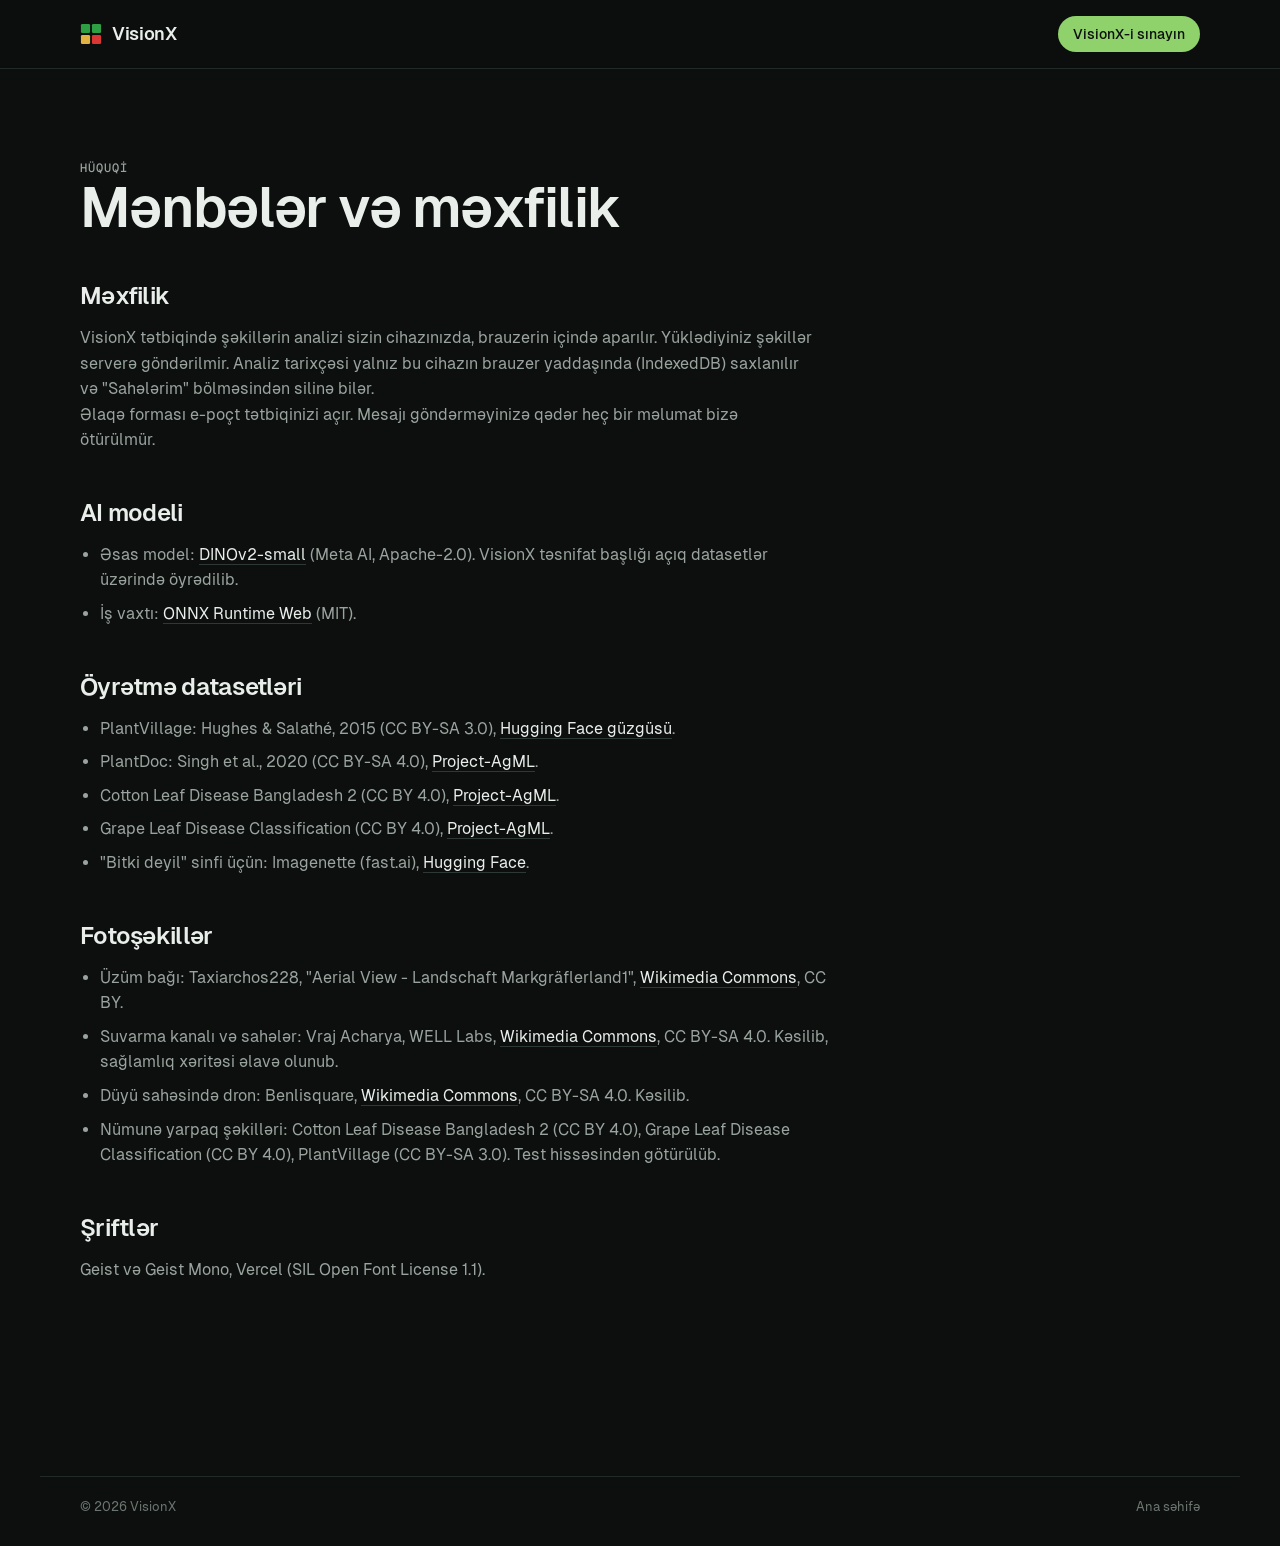
==== web/credits.html @ 55c13888 "VisionX: landing site, field/leaf analysis platform and trained leaf model - Landing page (AZ), resp" ====
<!doctype html>
<html lang="az">
<head>
<meta charset="utf-8">
<meta name="viewport" content="width=device-width, initial-scale=1">
<title>Mənbələr və məxfilik — VisionX</title>
<meta name="theme-color" content="#0c0f0e">
<link rel="icon" href="assets/img/favicon.svg" type="image/svg+xml">
<link rel="stylesheet" href="assets/css/base.css">
<link rel="stylesheet" href="assets/css/site.css">
</head>
<body>
<header class="nav is-scrolled">
  <div class="wrap nav__inner">
    <a class="logo" href="./"><svg viewBox="0 0 24 24" aria-hidden="true"><rect x="1" y="1" width="10" height="10" rx="1.5" fill="#2ea043"/><rect x="13" y="1" width="10" height="10" rx="1.5" fill="#2ea043"/><rect x="1" y="13" width="10" height="10" rx="1.5" fill="#e3b341"/><rect x="13" y="13" width="10" height="10" rx="1.5" fill="#da3633"/></svg><span>VisionX</span></a>
    <a class="btn btn--primary btn--sm" href="app/">VisionX-i sınayın</a>
  </div>
</header>
<main class="doc">
  <div class="wrap">
    <p class="eyebrow">Hüquqi</p>
    <h1>Mənbələr və məxfilik</h1>

    <h2 id="mexfilik">Məxfilik</h2>
    <p>VisionX tətbiqində şəkillərin analizi sizin cihazınızda, brauzerin içində aparılır. Yüklədiyiniz şəkillər serverə göndərilmir. Analiz tarixçəsi yalnız bu cihazın brauzer yaddaşında (IndexedDB) saxlanılır və "Sahələrim" bölməsindən silinə bilər.</p>
    <p>Əlaqə forması e-poçt tətbiqinizi açır. Mesajı göndərməyinizə qədər heç bir məlumat bizə ötürülmür.</p>

    <h2>AI modeli</h2>
    <ul>
      <li>Əsas model: <a href="https://huggingface.co/facebook/dinov2-small">DINOv2-small</a> (Meta AI, Apache-2.0). VisionX təsnifat başlığı açıq datasetlər üzərində öyrədilib.</li>
      <li>İş vaxtı: <a href="https://onnxruntime.ai">ONNX Runtime Web</a> (MIT).</li>
    </ul>

    <h2>Öyrətmə datasetləri</h2>
    <ul>
      <li>PlantVillage: Hughes &amp; Salathé, 2015 (CC BY-SA 3.0), <a href="https://huggingface.co/datasets/BrandonFors/Plant-Diseases-PlantVillage-Dataset">Hugging Face güzgüsü</a>.</li>
      <li>PlantDoc: Singh et al., 2020 (CC BY-SA 4.0), <a href="https://huggingface.co/datasets/Project-AgML/plant_doc_classification">Project-AgML</a>.</li>
      <li>Cotton Leaf Disease Bangladesh 2 (CC BY 4.0), <a href="https://huggingface.co/datasets/Project-AgML/cotton_leaf_disease_classification_bangladesh_2">Project-AgML</a>.</li>
      <li>Grape Leaf Disease Classification (CC BY 4.0), <a href="https://huggingface.co/datasets/Project-AgML/grape_leaf_disease_classification">Project-AgML</a>.</li>
      <li>"Bitki deyil" sinfi üçün: Imagenette (fast.ai), <a href="https://huggingface.co/datasets/johnowhitaker/imagenette2-320">Hugging Face</a>.</li>
    </ul>

    <h2>Fotoşəkillər</h2>
    <ul>
      <li>Üzüm bağı: Taxiarchos228, "Aerial View - Landschaft Markgräflerland1", <a href="https://commons.wikimedia.org/wiki/File:Aerial_View_-_Landschaft_Markgr%C3%A4flerland1.jpg">Wikimedia Commons</a>, CC BY.</li>
      <li>Suvarma kanalı və sahələr: Vraj Acharya, WELL Labs, <a href="https://commons.wikimedia.org/wiki/File:Narayanpur_Right_Bank_Canal_distributary_10_aerial_irrigation_network_Karnataka_India.jpg">Wikimedia Commons</a>, CC BY-SA 4.0. Kəsilib, sağlamlıq xəritəsi əlavə olunub.</li>
      <li>Düyü sahəsində dron: Benlisquare, <a href="https://commons.wikimedia.org/wiki/File:Agricultural_drone_in_use_on_rice_field_near_Nisoshi,_Aomori.jpg">Wikimedia Commons</a>, CC BY-SA 4.0. Kəsilib.</li>
      <li>Nümunə yarpaq şəkilləri: Cotton Leaf Disease Bangladesh 2 (CC BY 4.0), Grape Leaf Disease Classification (CC BY 4.0), PlantVillage (CC BY-SA 3.0). Test hissəsindən götürülüb.</li>
    </ul>

    <h2>Şriftlər</h2>
    <p>Geist və Geist Mono, Vercel (SIL Open Font License 1.1).</p>
  </div>
</main>
<footer class="footer"><div class="wrap footer__base"><span>© 2026 VisionX</span><a href="./">Ana səhifə</a></div></footer>
</body>
</html>
---- web/assets/css/base.css ----
/* VisionX — base design system. No gradients, flat surfaces, 1px lines. */
@font-face{font-family:"Geist";font-style:normal;font-weight:400;font-display:swap;src:url(../fonts/geist-sans-latin-400-normal.woff2) format("woff2")}
@font-face{font-family:"Geist";font-style:normal;font-weight:500;font-display:swap;src:url(../fonts/geist-sans-latin-500-normal.woff2) format("woff2")}
@font-face{font-family:"Geist";font-style:normal;font-weight:600;font-display:swap;src:url(../fonts/geist-sans-latin-600-normal.woff2) format("woff2")}
@font-face{font-family:"Geist Mono";font-style:normal;font-weight:400;font-display:swap;src:url(../fonts/geist-mono-latin-400-normal.woff2) format("woff2");unicode-range:U+0000-00FF,U+0131,U+0152-0153,U+02BB-02BC,U+02C6,U+02DA,U+02DC,U+0304,U+0308,U+0329,U+2000-206F,U+20AC,U+2122,U+2191,U+2193,U+2212,U+2215,U+FEFF,U+FFFD}
@font-face{font-family:"Geist Mono";font-style:normal;font-weight:400;font-display:swap;src:url(../fonts/geist-mono-latin-ext-400-normal.woff2) format("woff2");unicode-range:U+0100-02BA,U+02BD-02C5,U+02C7-02CC,U+02CE-02D7,U+02DD-02FF,U+1E00-1E9F,U+A720-A7FF}
@font-face{font-family:"Geist Mono";font-style:normal;font-weight:500;font-display:swap;src:url(../fonts/geist-mono-latin-500-normal.woff2) format("woff2");unicode-range:U+0000-00FF,U+0131,U+0152-0153,U+02BB-02BC,U+02C6,U+02DA,U+02DC,U+0304,U+0308,U+0329,U+2000-206F,U+20AC,U+2122,U+2191,U+2193,U+2212,U+2215,U+FEFF,U+FFFD}
@font-face{font-family:"Geist Mono";font-style:normal;font-weight:500;font-display:swap;src:url(../fonts/geist-mono-latin-ext-500-normal.woff2) format("woff2");unicode-range:U+0100-02BA,U+02BD-02C5,U+02C7-02CC,U+02CE-02D7,U+02DD-02FF,U+1E00-1E9F,U+A720-A7FF}

:root{
  --bg:#0c0f0e;
  --surface:#121715;
  --surface-2:#171d1b;
  --line:#222a27;
  --line-2:#2e3834;
  --text:#e9eeeb;
  --muted:#9aa49f;
  --faint:#6c7671;
  --accent:#8fd16a;           /* brand: field green */
  --accent-ink:#0c0f0e;
  --ok:#2ea043;               /* map: healthy */
  --warn:#e3b341;             /* map: risk */
  --bad:#da3633;              /* map: problem */
  --soil:#7a6858;             /* map: bare soil */
  --void:#343836;             /* map: not analysed */
  --radius:8px;
  --radius-sm:5px;
  --max:1200px;
  --pad:clamp(20px,4vw,40px);
  --sans:"Geist",-apple-system,BlinkMacSystemFont,"Segoe UI",Roboto,Arial,sans-serif;
  --mono:"Geist Mono",ui-monospace,SFMono-Regular,Menlo,monospace;
}
*,*::before,*::after{box-sizing:border-box}
html{-webkit-text-size-adjust:100%;scroll-behavior:smooth;scroll-padding-top:80px}
body{margin:0;background:var(--bg);color:var(--text);font-family:var(--sans);font-size:16px;line-height:1.6;-webkit-font-smoothing:antialiased;text-rendering:optimizeLegibility}
img,svg,canvas,video{display:block;max-width:100%}
a{color:inherit;text-decoration:none}
button,input,select,textarea{font:inherit;color:inherit}
::selection{background:var(--accent);color:var(--accent-ink)}
:focus-visible{outline:2px solid var(--accent);outline-offset:2px;border-radius:4px}

.wrap{width:100%;max-width:var(--max);margin:0 auto;padding:0 var(--pad)}
.eyebrow{font-family:var(--mono);font-size:12px;font-weight:500;letter-spacing:.08em;text-transform:uppercase;color:var(--accent)}
.mono{font-family:var(--mono)}
.muted{color:var(--muted)}
h1,h2,h3,h4{margin:0;font-weight:600;letter-spacing:-.03em;line-height:1.04}
h1{font-size:clamp(44px,7.2vw,88px)}
h2{font-size:clamp(32px,4.6vw,56px)}
h3{font-size:clamp(22px,2.4vw,28px);letter-spacing:-.02em;line-height:1.15}
p{margin:0}
.lead{font-size:clamp(17px,1.5vw,19px);color:var(--muted);line-height:1.6}
.lead strong{color:var(--text);font-weight:500}

/* Buttons */
.btn{display:inline-flex;align-items:center;gap:8px;height:44px;padding:0 18px;border-radius:999px;font-size:15px;font-weight:500;border:1px solid transparent;cursor:pointer;transition:background .15s,border-color .15s,color .15s;white-space:nowrap}
.btn svg{width:16px;height:16px}
.btn--primary{background:var(--accent);color:var(--accent-ink)}
.btn--primary:hover{background:#a3dd81}
.btn--ghost{border-color:var(--line-2);color:var(--text);background:transparent}
.btn--ghost:hover{border-color:var(--muted)}
.btn--sm{height:36px;padding:0 14px;font-size:14px}
.btn:disabled{opacity:.5;cursor:not-allowed}

/* Chips / tags */
.tag{display:inline-flex;align-items:center;gap:6px;height:26px;padding:0 10px;border:1px solid var(--line-2);border-radius:999px;font-family:var(--mono);font-size:11px;letter-spacing:.06em;text-transform:uppercase;color:var(--muted)}
.tag--accent{border-color:var(--accent);color:var(--accent)}
.dot{width:8px;height:8px;border-radius:50%;flex:none}
.dot--ok{background:var(--ok)}.dot--warn{background:var(--warn)}.dot--bad{background:var(--bad)}.dot--soil{background:var(--soil)}.dot--void{background:var(--void)}

/* Card */
.card{background:var(--surface);border:1px solid var(--line);border-radius:var(--radius)}

/* Health legend (discrete, no gradient) */
.legend{display:flex;flex-wrap:wrap;gap:6px 14px;font-family:var(--mono);font-size:11px;letter-spacing:.05em;text-transform:uppercase;color:var(--muted)}
.legend span{display:inline-flex;align-items:center;gap:6px}

/* Utility */
[hidden]{display:none!important}
.sr-only{position:absolute;width:1px;height:1px;padding:0;margin:-1px;overflow:hidden;clip:rect(0,0,0,0);border:0}
@media (prefers-reduced-motion:reduce){*{transition:none!important;animation:none!important;scroll-behavior:auto!important}}
---- web/assets/css/site.css ----
/* Landing page */
.accent{color:var(--accent)}
.eyebrow--muted{color:var(--faint)}

/* NAV */
.nav{position:sticky;top:0;z-index:50;background:rgba(12,15,14,.92);backdrop-filter:saturate(140%) blur(10px);-webkit-backdrop-filter:saturate(140%) blur(10px);border-bottom:1px solid transparent;transition:border-color .2s}
.nav.is-scrolled{border-bottom-color:var(--line)}
.nav__inner{display:flex;align-items:center;justify-content:space-between;height:68px;gap:24px}
.logo{display:inline-flex;align-items:center;gap:10px;font-weight:600;font-size:18px;letter-spacing:-.02em}
.logo svg{width:22px;height:22px}
.logo--sm{font-size:15px;gap:8px}.logo--sm svg{width:16px;height:16px}
.nav__links{display:flex;gap:28px;font-size:15px;color:var(--muted)}
.nav__links a:hover{color:var(--text)}
.nav__cta{display:flex;align-items:center;gap:10px}
.nav__toggle{display:none;width:40px;height:40px;border:1px solid var(--line-2);border-radius:999px;background:transparent;cursor:pointer;position:relative}
.nav__toggle span{position:absolute;left:12px;right:12px;height:1.5px;background:var(--text);transition:transform .2s}
.nav__toggle span:first-child{top:15px}.nav__toggle span:last-child{top:23px}
.nav__toggle[aria-expanded="true"] span:first-child{transform:translateY(4px) rotate(45deg)}
.nav__toggle[aria-expanded="true"] span:last-child{transform:translateY(-4px) rotate(-45deg)}
.mobile-menu{display:flex;flex-direction:column;gap:4px;padding:8px var(--pad) 20px;border-top:1px solid var(--line)}
.mobile-menu[hidden]{display:none}
.mobile-menu a:not(.btn){padding:12px 0;border-bottom:1px solid var(--line);font-size:17px}
.mobile-menu .btn{margin-top:14px;justify-content:center}

/* HERO */
.hero{padding:clamp(48px,8vw,104px) 0 clamp(56px,8vw,96px);border-bottom:1px solid var(--line)}
.hero__grid{display:grid;grid-template-columns:minmax(0,1fr) minmax(0,1.05fr);gap:clamp(32px,5vw,72px);align-items:center}
.hero__copy .eyebrow{margin-bottom:22px}
.hero__copy h1{margin-bottom:26px}
.hero__copy .lead{max-width:30em}
.hero__actions{display:flex;flex-wrap:wrap;gap:12px;margin-top:32px}
.hero__actions--center{justify-content:center}
.hero__note{display:flex;flex-wrap:wrap;align-items:center;gap:10px;margin-top:28px;font-size:14px}

/* Compare slider */
.compare{position:relative;margin:0;border-radius:var(--radius);overflow:hidden;border:1px solid var(--line-2);background:var(--surface);aspect-ratio:1440/954;touch-action:pan-y;user-select:none;-webkit-user-select:none}
.compare__photo,.compare__map canvas{position:absolute;inset:0;width:100%;height:100%;object-fit:cover}
.compare__map{position:absolute;inset:0;clip-path:inset(0 0 0 var(--pos,50%))}
.compare__map canvas{image-rendering:pixelated}
.compare__label{position:absolute;top:12px;z-index:3;padding:5px 9px;border-radius:4px;background:rgba(12,15,14,.86);font-family:var(--mono);font-size:11px;letter-spacing:.07em;text-transform:uppercase;color:var(--text);pointer-events:none}
.compare__label--l{left:12px}.compare__label--r{right:12px}
.compare__handle{position:absolute;top:0;bottom:0;left:var(--pos,50%);width:2px;margin-left:-1px;background:var(--text);z-index:2;pointer-events:none}
.compare__handle svg{position:absolute;top:50%;left:50%;width:36px;height:36px;padding:9px;margin:-18px 0 0 -18px;border-radius:50%;background:var(--text);color:var(--bg)}
.compare__range{position:absolute;inset:0;width:100%;height:100%;opacity:0;cursor:ew-resize;margin:0;z-index:4}
.compare figcaption{position:absolute;left:0;right:0;bottom:0;z-index:3;display:flex;flex-wrap:wrap;justify-content:space-between;gap:8px;padding:10px 12px;background:rgba(12,15,14,.86);pointer-events:none}
.compare__hint{font-size:12px;color:var(--faint)}
.compare.is-loading::after{content:"Xəritə hesablanır…";position:absolute;inset:auto 12px 54px auto;font-family:var(--mono);font-size:11px;color:var(--muted)}

/* STRIP */
.strip{border-bottom:1px solid var(--line);padding:28px 0}
.strip__inner{display:flex;align-items:center;gap:32px}
.strip__inner .eyebrow{flex:none;max-width:200px;line-height:1.5}
.strip__list{list-style:none;margin:0;padding:0;display:flex;flex-wrap:wrap;gap:8px 28px;font-size:17px;color:var(--muted);font-weight:500}

/* SECTIONS */
.section{padding:clamp(72px,10vw,128px) 0;border-bottom:1px solid var(--line)}
.section .eyebrow{margin-bottom:18px}
.section h2{margin-bottom:24px}
.h2--narrow{max-width:16em}
.lead--narrow{max-width:36em}
.split{display:grid;grid-template-columns:minmax(0,1.1fr) minmax(0,.9fr);gap:clamp(40px,6vw,88px);align-items:start}
.stack{display:grid;gap:16px}

.stats3{display:grid;grid-template-columns:repeat(3,1fr);gap:20px;margin:44px 0 0}
.stats3 div{border-top:1px solid var(--accent);padding-top:14px}
.stats3 dt{font-size:24px;font-weight:600;letter-spacing:-.02em}
.stats3 dd{margin:4px 0 0;font-size:14px;color:var(--muted);line-height:1.45}

.ways{padding:20px}
.ways__title{font-size:14px;color:var(--muted);margin-bottom:10px}
.ways ul{list-style:none;margin:0;padding:0}
.ways li{display:grid;grid-template-columns:22px 1fr auto;align-items:center;gap:8px;padding:12px 0;border-top:1px solid var(--line);font-size:15px}
.ways li .muted{font-size:13px}
.ways .x{color:var(--faint);font-size:18px;line-height:1}
.ways__us{grid-template-columns:1fr auto!important;margin-top:8px;padding:12px 14px!important;border:1px solid var(--accent)!important;border-radius:var(--radius-sm);color:var(--accent)}
.ways__us > span:last-child{font-size:13px}
.readings{padding:18px 20px}
.readings__head{display:flex;justify-content:space-between;font-family:var(--mono);font-size:11px;letter-spacing:.07em;text-transform:uppercase;color:var(--faint);padding-bottom:10px}
.readings ul{list-style:none;margin:0;padding:0}
.readings li{display:grid;grid-template-columns:16px 40px 1fr;align-items:center;gap:8px;padding:10px 0;border-top:1px solid var(--line);font-size:14px;color:var(--muted)}
.readings b{color:var(--text);font-weight:500}

/* STEPS */
.steps{display:grid;gap:clamp(56px,8vw,104px);margin-top:clamp(48px,6vw,80px)}
.step{display:grid;grid-template-columns:minmax(0,.85fr) minmax(0,1.15fr);gap:clamp(32px,6vw,80px);align-items:center}
.step--rev .step__text{order:2}
.step__num{color:var(--accent);font-size:13px;margin-bottom:10px}
.step h3{margin-bottom:14px}
.step__text p.muted{max-width:28em}
.step__media{margin:0;position:relative;border-radius:var(--radius);overflow:hidden;border:1px solid var(--line-2);background:var(--surface)}
.step__media img{width:100%;height:auto}
.step__media--map{aspect-ratio:1280/1000}
.step__media--map canvas{width:100%;height:100%;object-fit:cover;image-rendering:pixelated}
.step__media--shot{background:var(--surface-2)}

/* MODES */
.modes{display:grid;grid-template-columns:1fr 1fr;gap:16px;margin-top:44px}
.mode{padding:28px}
.mode__head{display:flex;justify-content:space-between;align-items:center;margin-bottom:22px;font-size:12px}
.mode h3{margin-bottom:18px}
.checks{list-style:none;margin:0;padding:0;display:grid;gap:10px;font-size:15px;color:var(--muted)}
.checks li{position:relative;padding-left:22px}
.checks li::before{content:"";position:absolute;left:2px;top:.5em;width:9px;height:5px;border-left:1.5px solid var(--accent);border-bottom:1.5px solid var(--accent);transform:rotate(-45deg)}

/* MISSION */
.split--mission{margin-top:40px}
.mission__text{display:grid;gap:20px}
blockquote{margin:8px 0 0;padding:4px 0 4px 18px;border-left:2px solid var(--accent);font-size:19px;font-weight:500;letter-spacing:-.01em;line-height:1.45}
.flow{display:grid;gap:0}
.flow__node{display:grid;gap:6px;padding:18px 20px;font-size:14px}
.flow__node .tag{justify-self:start;margin-bottom:4px}
.flow__node b{font-size:17px;font-weight:600}
.flow__node--core{border-color:var(--accent)}
.flow__link{position:relative;height:44px;display:flex;align-items:center;justify-content:center}
.flow__link::before{content:"";position:absolute;top:0;bottom:0;left:50%;width:1px;background:var(--line-2)}
.flow__link span{position:relative;padding:2px 10px;border:1px solid var(--line-2);border-radius:999px;background:var(--bg);font-family:var(--mono);font-size:11px;color:var(--muted)}
.bigstats{display:grid;grid-template-columns:repeat(3,1fr);gap:24px;margin:clamp(56px,7vw,88px) 0 0;padding-top:40px;border-top:1px solid var(--line)}
.bigstats dt{font-size:clamp(44px,6vw,76px);font-weight:600;letter-spacing:-.04em;line-height:1}
.bigstats dd{margin:12px 0 0;font-size:14px;color:var(--muted);max-width:18em}

/* PLANS */
.plans{display:grid;grid-template-columns:repeat(3,1fr);gap:16px;margin-top:44px}
.plan{display:flex;flex-direction:column;gap:14px;padding:28px}
.plan--core{border-color:var(--accent)}
.plan__kicker{font-size:11px;letter-spacing:.07em;text-transform:uppercase;color:var(--faint)}
.plan--core .plan__kicker{color:var(--accent)}
.plan p.muted{font-size:15px}
.plan .checks{margin:6px 0 10px}
.plan__link{margin-top:auto;padding-top:16px;border-top:1px solid var(--line);font-weight:500;display:flex;justify-content:space-between}
.plan__link:hover{color:var(--accent)}
.audience{margin-top:56px}
.audience ul{list-style:none;margin:14px 0 0;padding:0;display:flex;flex-wrap:wrap;gap:8px}
.audience li{padding:7px 14px;border:1px solid var(--line-2);border-radius:999px;font-size:14px;color:var(--muted)}

/* CONTACT */
.split--contact{grid-template-columns:minmax(0,.9fr) minmax(0,1.1fr)}
.contact__mail{margin-top:24px;font-size:15px}
.contact__mail a{color:var(--text);border-bottom:1px solid var(--line-2)}
.form{display:grid;gap:16px;padding:clamp(20px,3vw,32px)}
.form__row{display:grid;grid-template-columns:1fr 1fr;gap:16px}
.form label{display:grid;gap:7px}
.form label > span{font-family:var(--mono);font-size:11px;letter-spacing:.07em;text-transform:uppercase;color:var(--muted)}
.form input,.form select,.form textarea{width:100%;padding:11px 13px;border:1px solid var(--line-2);border-radius:var(--radius-sm);background:var(--bg);font-size:15px;transition:border-color .15s}
.form textarea{resize:vertical;min-height:110px}
.form input:focus,.form select:focus,.form textarea:focus{outline:none;border-color:var(--accent)}
.form .is-invalid{border-color:var(--bad)}
.form .btn{justify-self:start;margin-top:4px}
.form__status{font-size:14px;color:var(--muted);min-height:1.4em}

/* CTA */
.cta{padding:clamp(80px,10vw,136px) 0;text-align:center;border-bottom:1px solid var(--line)}
.cta__inner{display:flex;flex-direction:column;align-items:center}
.cta h2{margin:16px 0 18px}
.cta .lead{max-width:30em}

/* FOOTER */
.footer{padding:56px 0 28px}
.footer__inner{display:flex;justify-content:space-between;gap:40px;flex-wrap:wrap}
.footer__brand p{margin-top:12px;font-size:14px;max-width:22em}
.footer__cols{display:grid;grid-template-columns:repeat(3,minmax(140px,auto));gap:40px}
.footer__cols div{display:grid;gap:10px;align-content:start;font-size:14px;color:var(--muted)}
.footer__cols .eyebrow{margin-bottom:4px}
.footer__cols a:hover{color:var(--text)}
.footer__base{display:flex;justify-content:space-between;gap:16px;flex-wrap:wrap;margin-top:48px;padding-top:20px;border-top:1px solid var(--line);font-size:13px;color:var(--faint)}

/* CREDITS page */
.doc{padding:clamp(48px,7vw,96px) 0}
.doc h1{font-size:clamp(36px,5vw,56px);margin-bottom:24px}
.doc h2{font-size:24px;margin:48px 0 16px}
.doc p,.doc li{color:var(--muted);max-width:46em}
.doc ul{padding-left:20px;display:grid;gap:8px}
.doc a{color:var(--text);border-bottom:1px solid var(--line-2)}

/* RESPONSIVE */
@media (max-width:1040px){
  .nav__links{gap:20px;font-size:14px}
}
@media (max-width:900px){
  .nav__links{display:none}
  .nav__toggle{display:inline-block}
  .nav__cta .btn{display:none}
  .hero__grid,.split,.split--contact,.step{grid-template-columns:1fr}
  .step--rev .step__text{order:0}
  .modes,.plans{grid-template-columns:1fr}
  .strip__inner{flex-direction:column;align-items:flex-start;gap:14px}
  .strip__inner .eyebrow{max-width:none}
}
@media (max-width:640px){
  .stats3{grid-template-columns:1fr;gap:14px}
  .bigstats{grid-template-columns:1fr;gap:32px}
  .form__row{grid-template-columns:1fr}
  .footer__cols{grid-template-columns:1fr 1fr}
  .compare figcaption{flex-direction:column}
  .compare__hint{display:none}
  .ways li{grid-template-columns:22px 1fr}
  .ways li .muted{grid-column:2}
  .ways__us{grid-template-columns:1fr!important}
}
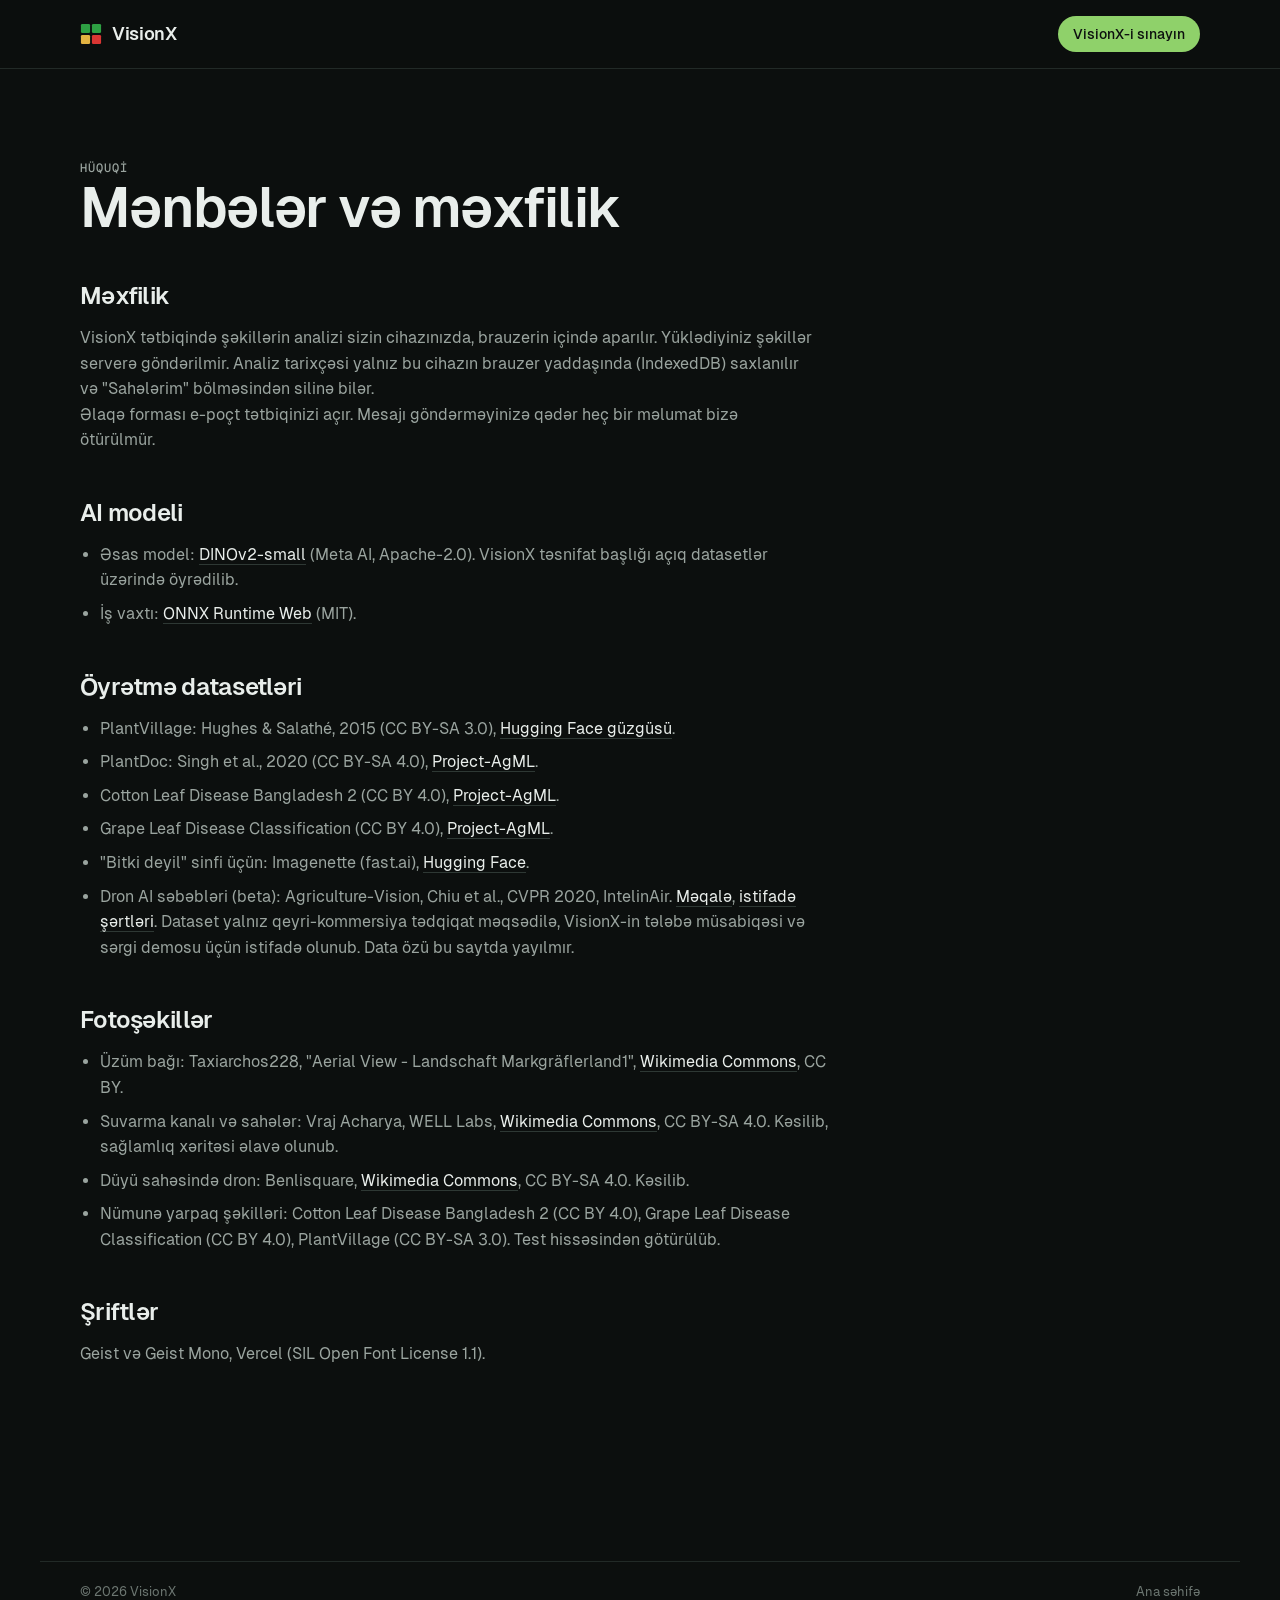
==== commit 626dcdf0: "WIP: drone AI causes (segmentation beta) UI and in-browser runner Adds fieldai.js (DINOv2 + segmenta" ====
--- a/web/credits.html
+++ b/web/credits.html
@@ -38,6 +38,7 @@
       <li>Cotton Leaf Disease Bangladesh 2 (CC BY 4.0), <a href="https://huggingface.co/datasets/Project-AgML/cotton_leaf_disease_classification_bangladesh_2">Project-AgML</a>.</li>
       <li>Grape Leaf Disease Classification (CC BY 4.0), <a href="https://huggingface.co/datasets/Project-AgML/grape_leaf_disease_classification">Project-AgML</a>.</li>
       <li>"Bitki deyil" sinfi üçün: Imagenette (fast.ai), <a href="https://huggingface.co/datasets/johnowhitaker/imagenette2-320">Hugging Face</a>.</li>
+      <li>Dron AI səbəbləri (beta): Agriculture-Vision, Chiu et al., CVPR 2020, IntelinAir. <a href="https://arxiv.org/abs/2001.01306">Məqalə</a>, <a href="https://agriculture-vision.intelinair.com/Agriculture-Vision+Dataset+Terms+of+Use.pdf">istifadə şərtləri</a>. Dataset yalnız qeyri-kommersiya tədqiqat məqsədilə, VisionX-in tələbə müsabiqəsi və sərgi demosu üçün istifadə olunub. Data özü bu saytda yayılmır.</li>
     </ul>
 
     <h2>Fotoşəkillər</h2>
--- a/web/assets/css/site.css
+++ b/web/assets/css/site.css
@@ -36,7 +36,7 @@
 .compare{position:relative;margin:0;border-radius:var(--radius);overflow:hidden;border:1px solid var(--line-2);background:var(--surface);aspect-ratio:1440/954;touch-action:pan-y;user-select:none;-webkit-user-select:none}
 .compare__photo,.compare__map canvas{position:absolute;inset:0;width:100%;height:100%;object-fit:cover}
 .compare__map{position:absolute;inset:0;clip-path:inset(0 0 0 var(--pos,50%))}
-.compare__map canvas{image-rendering:pixelated}
+.compare__map canvas{image-rendering:auto}
 .compare__label{position:absolute;top:12px;z-index:3;padding:5px 9px;border-radius:4px;background:rgba(12,15,14,.86);font-family:var(--mono);font-size:11px;letter-spacing:.07em;text-transform:uppercase;color:var(--text);pointer-events:none}
 .compare__label--l{left:12px}.compare__label--r{right:12px}
 .compare__handle{position:absolute;top:0;bottom:0;left:var(--pos,50%);width:2px;margin-left:-1px;background:var(--text);z-index:2;pointer-events:none}
@@ -90,7 +90,7 @@
 .step__media{margin:0;position:relative;border-radius:var(--radius);overflow:hidden;border:1px solid var(--line-2);background:var(--surface)}
 .step__media img{width:100%;height:auto}
 .step__media--map{aspect-ratio:1280/1000}
-.step__media--map canvas{width:100%;height:100%;object-fit:cover;image-rendering:pixelated}
+.step__media--map canvas{width:100%;height:100%;object-fit:cover;image-rendering:auto}
 .step__media--shot{background:var(--surface-2)}
 
 /* MODES */
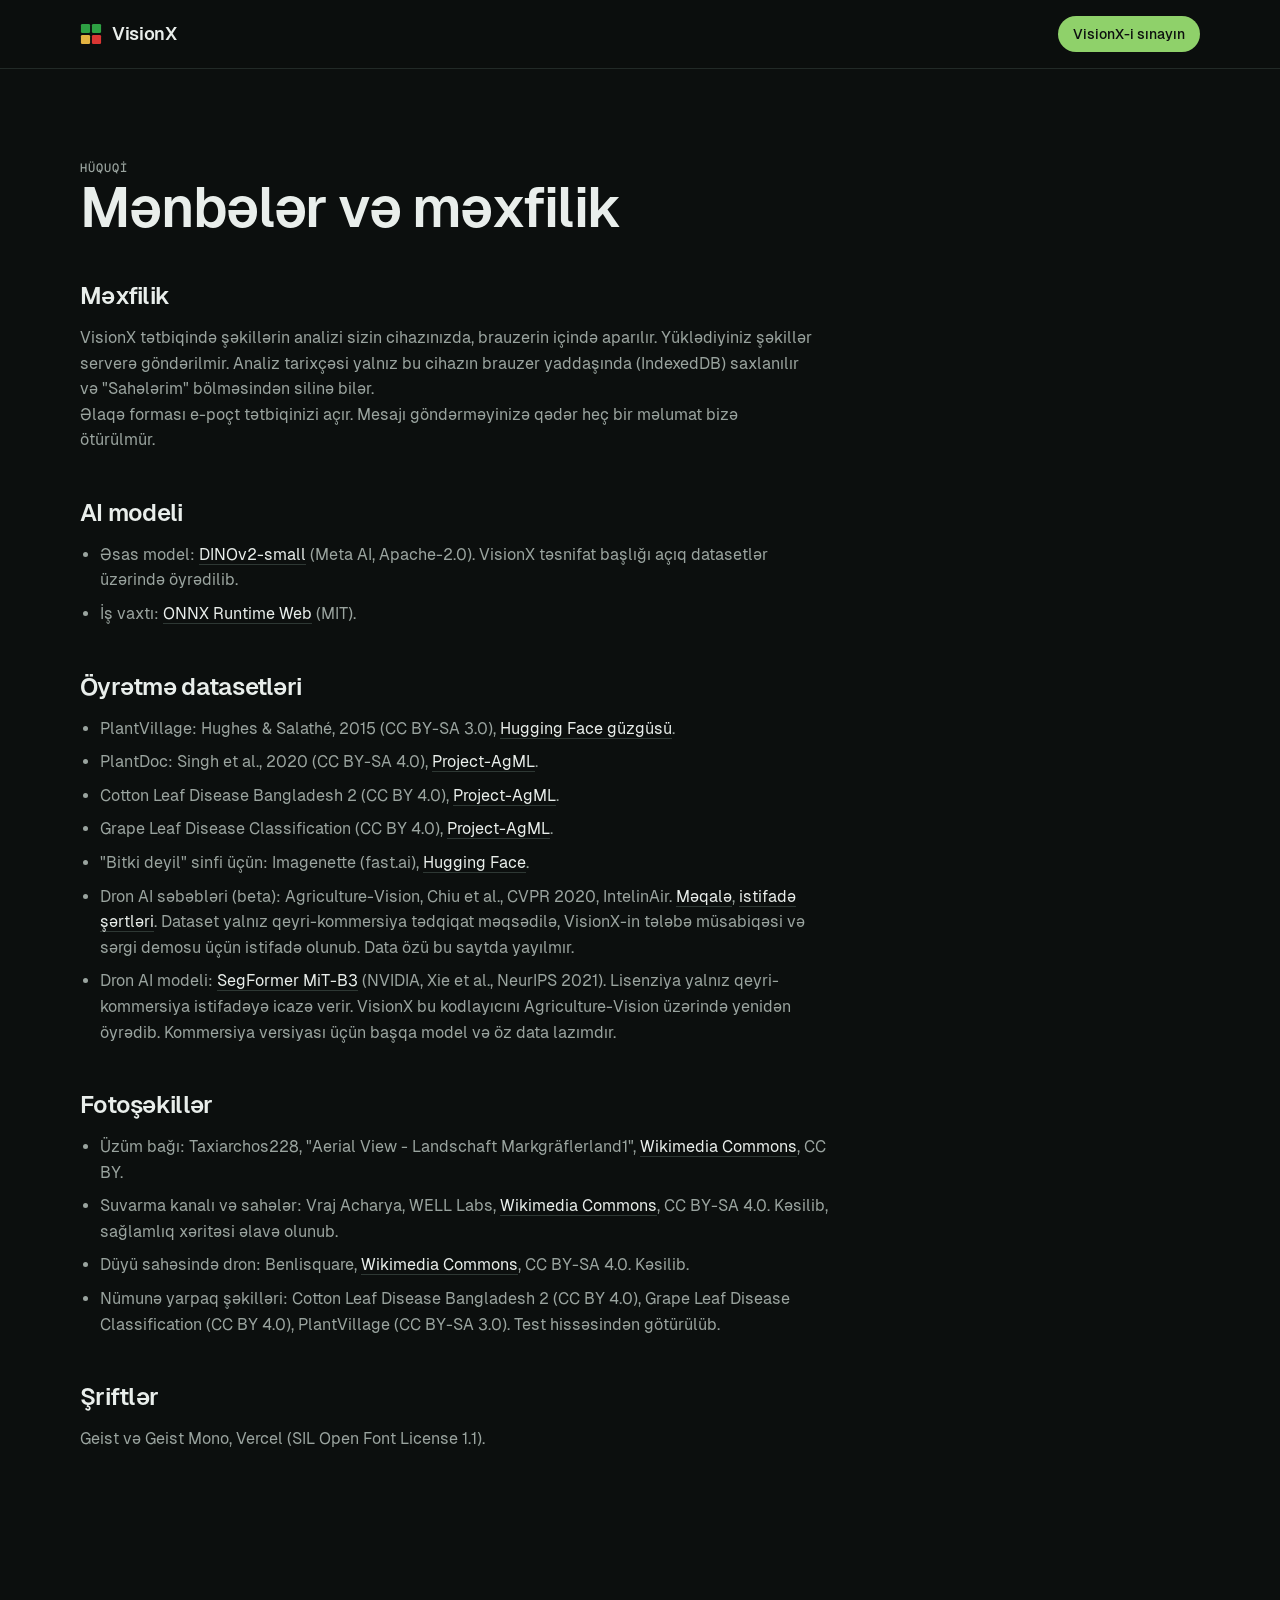
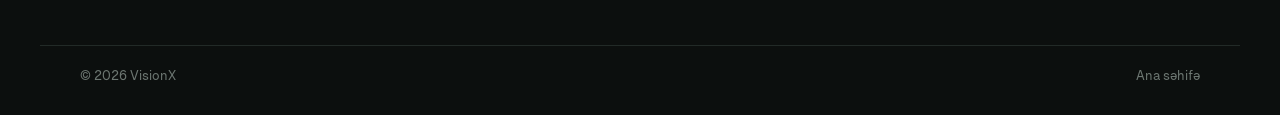
==== commit efb29378: "Field AI: SegFormer MiT-B3 model trained on Kaggle (int8, 49 MB), local export and eval scripts Co-A" ====
--- a/web/credits.html
+++ b/web/credits.html
@@ -39,6 +39,7 @@
       <li>Grape Leaf Disease Classification (CC BY 4.0), <a href="https://huggingface.co/datasets/Project-AgML/grape_leaf_disease_classification">Project-AgML</a>.</li>
       <li>"Bitki deyil" sinfi üçün: Imagenette (fast.ai), <a href="https://huggingface.co/datasets/johnowhitaker/imagenette2-320">Hugging Face</a>.</li>
       <li>Dron AI səbəbləri (beta): Agriculture-Vision, Chiu et al., CVPR 2020, IntelinAir. <a href="https://arxiv.org/abs/2001.01306">Məqalə</a>, <a href="https://agriculture-vision.intelinair.com/Agriculture-Vision+Dataset+Terms+of+Use.pdf">istifadə şərtləri</a>. Dataset yalnız qeyri-kommersiya tədqiqat məqsədilə, VisionX-in tələbə müsabiqəsi və sərgi demosu üçün istifadə olunub. Data özü bu saytda yayılmır.</li>
+      <li>Dron AI modeli: <a href="https://huggingface.co/nvidia/mit-b3">SegFormer MiT-B3</a> (NVIDIA, Xie et al., NeurIPS 2021). Lisenziya yalnız qeyri-kommersiya istifadəyə icazə verir. VisionX bu kodlayıcını Agriculture-Vision üzərində yenidən öyrədib. Kommersiya versiyası üçün başqa model və öz data lazımdır.</li>
     </ul>
 
     <h2>Fotoşəkillər</h2>
